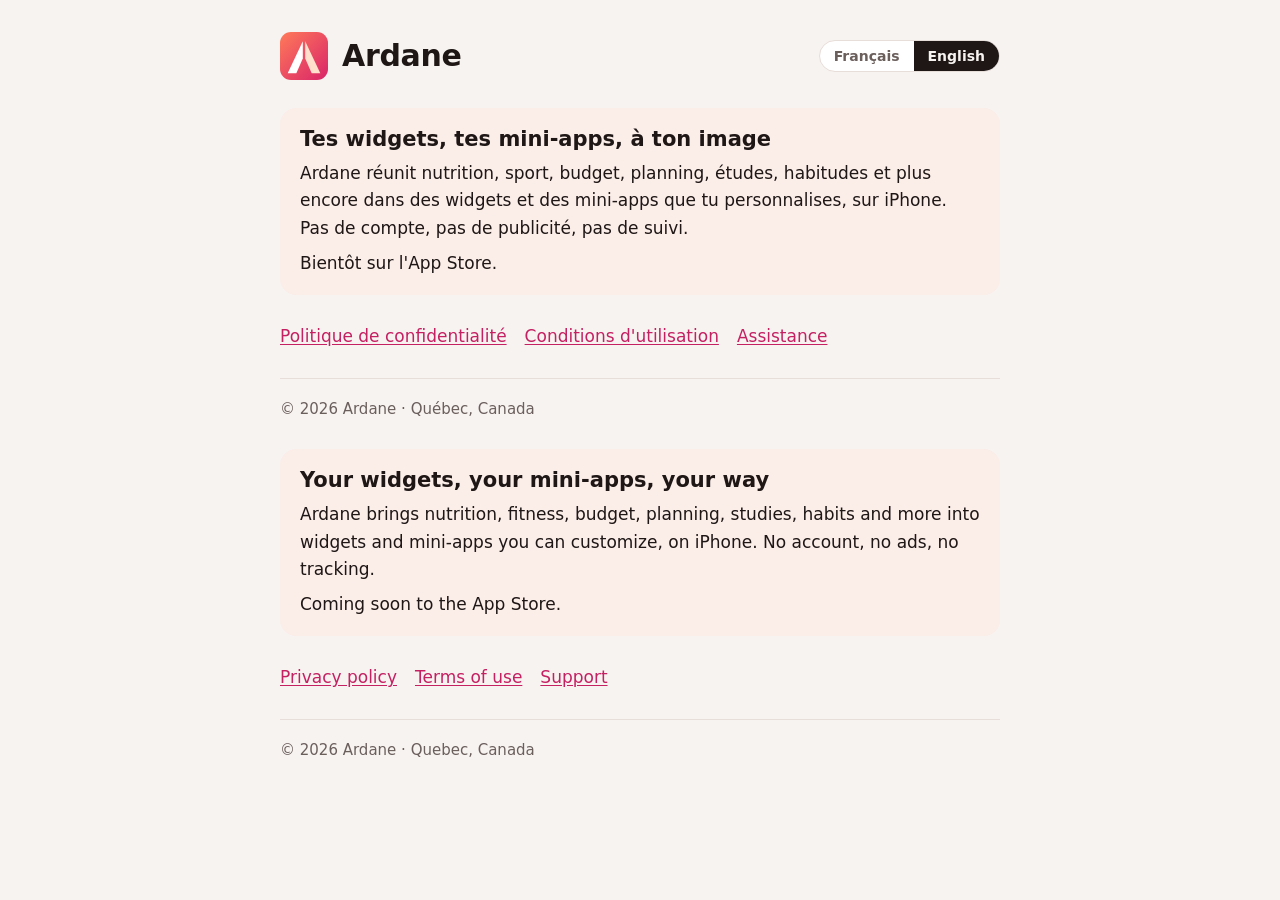
==== index.html @ 7038bf4f "Site Ardane : accueil, politique de confidentialité, conditions d'utilisation, assistance (FR/EN)" ====
<!doctype html>
<html lang="fr" data-title-fr="Ardane — widgets et mini-apps pour iPhone" data-title-en="Ardane — widgets and mini-apps for iPhone">
<meta charset="utf-8">
<meta name="viewport" content="width=device-width, initial-scale=1">
<title>Ardane — widgets et mini-apps pour iPhone</title>
<meta name="description" content="Ardane réunit nutrition, sport, budget, planning et plus encore dans des widgets et des mini-apps que tu personnalises, sur iPhone.">
<link rel="stylesheet" href="style.css">

<main>
  <header>
    <div class="mark" aria-hidden="true">
      <svg viewBox="0 0 100 100"><polygon points="47.5,19.3 47.5,55.4 34,86 16,86" fill="#fff"/><polygon points="52.5,19.3 84,86 66,86 52.5,55.4" fill="#FFE0CC"/></svg>
    </div>
    <div class="titles"><h1>Ardane</h1></div>
    <div class="lang" role="group" aria-label="Langue / Language">
      <button id="btn-fr" type="button" aria-pressed="true" lang="fr">Français</button>
      <button id="btn-en" type="button" aria-pressed="false" lang="en">English</button>
    </div>
  </header>

  <article id="fr" lang="fr">
    <section class="card">
      <h2>Tes widgets, tes mini-apps, à ton image</h2>
      <p>Ardane réunit nutrition, sport, budget, planning, études, habitudes et plus encore dans des widgets et des mini-apps que tu personnalises, sur iPhone. Pas de compte, pas de publicité, pas de suivi.</p>
      <p>Bientôt sur l'App Store.</p>
    </section>
    <nav class="links" aria-label="Liens">
      <a href="privacy.html#fr">Politique de confidentialité</a>
      <a href="terms.html#fr">Conditions d'utilisation</a>
      <a href="support.html#fr">Assistance</a>
    </nav>
    <footer>© 2026 Ardane · Québec, Canada</footer>
  </article>

  <article id="en" lang="en" hidden>
    <section class="card">
      <h2>Your widgets, your mini-apps, your way</h2>
      <p>Ardane brings nutrition, fitness, budget, planning, studies, habits and more into widgets and mini-apps you can customize, on iPhone. No account, no ads, no tracking.</p>
      <p>Coming soon to the App Store.</p>
    </section>
    <nav class="links" aria-label="Links">
      <a href="privacy.html#en">Privacy policy</a>
      <a href="terms.html#en">Terms of use</a>
      <a href="support.html#en">Support</a>
    </nav>
    <footer>© 2026 Ardane · Quebec, Canada</footer>
  </article>
</main>
<script src="site.js"></script>
---- style.css ----
/* Ardane site: one reading column, same palette as the privacy page, system fonts only (nothing loads from third parties). */
:root{
  --bg:#F7F3F1; --surface:#FFFFFF; --ink:#1E1716; --muted:#6B5F5C; --line:#E7DDD9; --coral:#E8603F; --raspberry:#C42062; --tint:#FBEDE8;
  --display:ui-rounded,"SF Pro Rounded",ui-sans-serif,system-ui,-apple-system,"Segoe UI",sans-serif; --body:ui-sans-serif,system-ui,-apple-system,"Segoe UI",sans-serif;
}
@media (prefers-color-scheme: dark){
  :root{ --bg:#141011; --surface:#1D1718; --ink:#F1E9E7; --muted:#AFA19D; --line:#33292A; --coral:#FF8A6B; --raspberry:#F0558F; --tint:#2A1D1D; color-scheme:dark; }
}
*{box-sizing:border-box}
body{background:var(--bg);color:var(--ink);font-family:var(--body);font-size:17px;line-height:1.6;margin:0;padding:32px 16px 56px}
main{max-width:720px;margin:0 auto;display:flex;flex-direction:column;gap:28px}
header{display:flex;align-items:center;gap:14px;flex-wrap:wrap}
.mark{width:48px;height:48px;flex:none;border-radius:11px;background:linear-gradient(135deg,#FF7A59,#D9246A)}
.mark svg{display:block;width:100%;height:100%}
.titles{flex:1;min-width:0}
h1{font-family:var(--display);font-size:30px;line-height:1.15;margin:0;text-wrap:balance;letter-spacing:-.01em}
h2{font-family:var(--display);font-size:21px;line-height:1.25;margin:0;text-wrap:balance}
p{margin:0;max-width:68ch}
section,article{display:flex;flex-direction:column;gap:12px}
article{gap:28px}
a{color:var(--raspberry);text-underline-offset:2px}
.sub{color:var(--muted);font-size:15px;margin:4px 0 0}
.lang{display:flex;border:1px solid var(--line);border-radius:999px;overflow:hidden;background:var(--surface)}
.lang button{font:600 14px var(--body);color:var(--muted);background:none;border:0;padding:7px 14px;cursor:pointer}
.lang button[aria-pressed="true"]{background:var(--ink);color:var(--bg)}
.lang button:focus-visible{outline:2px solid var(--coral);outline-offset:-2px}
.card{background:var(--tint);border-radius:16px;padding:18px 20px;display:flex;flex-direction:column;gap:8px}
.list{list-style:none;margin:0;padding:0;border:1px solid var(--line);border-radius:14px;background:var(--surface);display:flex;flex-direction:column}
.list li{padding:13px 16px;border-top:1px solid var(--line);display:flex;flex-direction:column;gap:2px}
.list li:first-child{border-top:0}
.list span{color:var(--muted)}
.email{font:600 17px var(--body);background:var(--surface);border:1px solid var(--line);border-radius:10px;padding:8px 12px;word-break:break-all;display:inline-block}
nav.links{display:flex;gap:18px;flex-wrap:wrap}
footer{color:var(--muted);font-size:15px;border-top:1px solid var(--line);padding-top:18px}
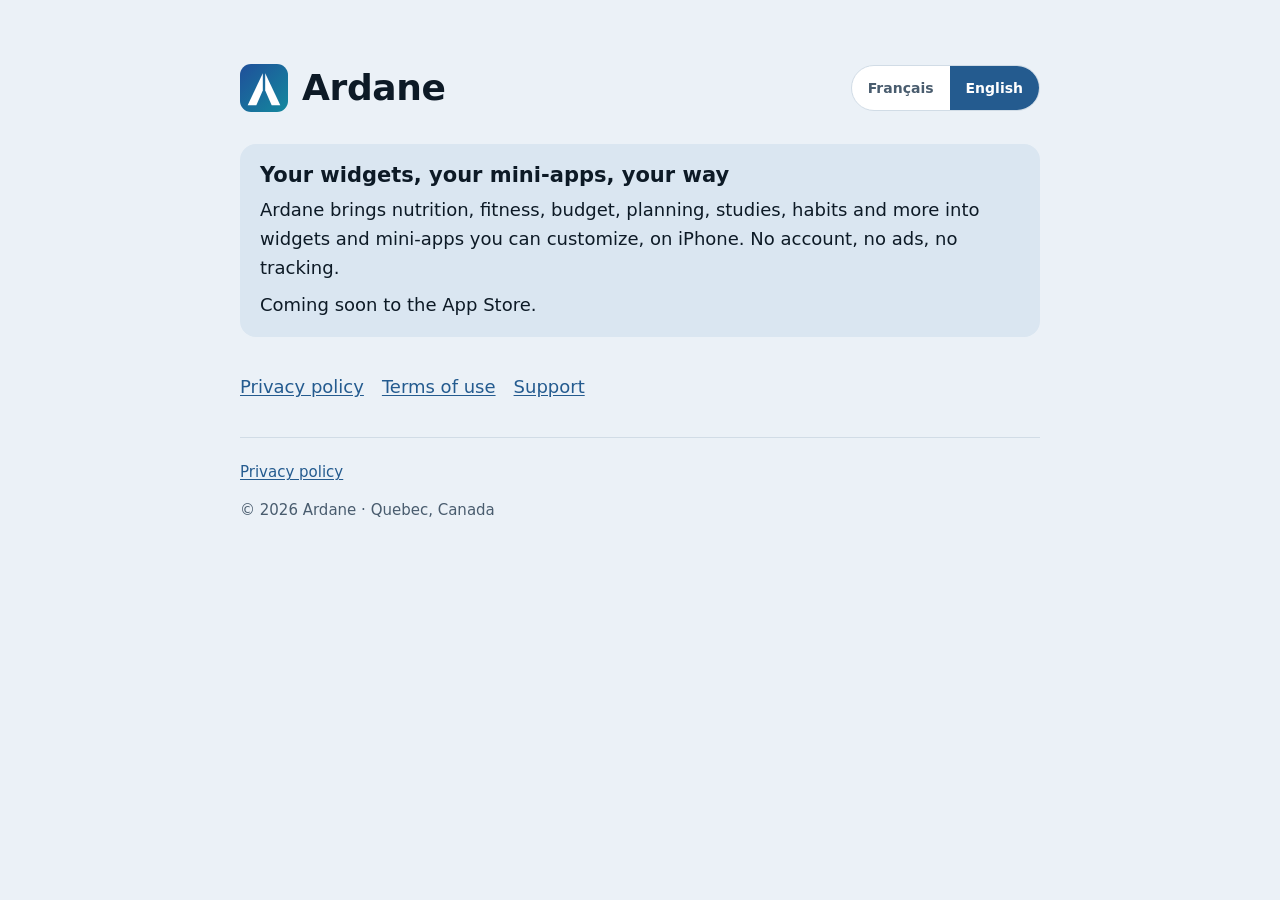
==== commit 98ba7ca0: "Site Saphir, logo bleu et cyan, politique de confidentialité v3.0 et conditions complétées Co-Author" ====
--- a/index.html
+++ b/index.html
@@ -2,15 +2,16 @@
 <html lang="fr" data-title-fr="Ardane — widgets et mini-apps pour iPhone" data-title-en="Ardane — widgets and mini-apps for iPhone">
 <meta charset="utf-8">
 <meta name="viewport" content="width=device-width, initial-scale=1">
+<meta name="color-scheme" content="light dark">
+<meta name="theme-color" content="#EBF1F7" media="(prefers-color-scheme: light)">
+<meta name="theme-color" content="#080E14" media="(prefers-color-scheme: dark)">
 <title>Ardane — widgets et mini-apps pour iPhone</title>
 <meta name="description" content="Ardane réunit nutrition, sport, budget, planning et plus encore dans des widgets et des mini-apps que tu personnalises, sur iPhone.">
 <link rel="stylesheet" href="style.css">
 
 <main>
   <header>
-    <div class="mark" aria-hidden="true">
-      <svg viewBox="0 0 100 100"><polygon points="47.5,19.3 47.5,55.4 34,86 16,86" fill="#fff"/><polygon points="52.5,19.3 84,86 66,86 52.5,55.4" fill="#FFE0CC"/></svg>
-    </div>
+    <div class="mark" aria-hidden="true"></div>
     <div class="titles"><h1>Ardane</h1></div>
     <div class="lang" role="group" aria-label="Langue / Language">
       <button id="btn-fr" type="button" aria-pressed="true" lang="fr">Français</button>
@@ -29,7 +30,10 @@
       <a href="terms.html#fr">Conditions d'utilisation</a>
       <a href="support.html#fr">Assistance</a>
     </nav>
-    <footer>© 2026 Ardane · Québec, Canada</footer>
+    <footer>
+      <nav class="links" aria-label="Liens légaux"><a href="privacy.html#fr">Politique de confidentialité</a></nav>
+      <span>© 2026 Ardane · Québec, Canada</span>
+    </footer>
   </article>
 
   <article id="en" lang="en" hidden>
@@ -43,7 +47,10 @@
       <a href="terms.html#en">Terms of use</a>
       <a href="support.html#en">Support</a>
     </nav>
-    <footer>© 2026 Ardane · Quebec, Canada</footer>
+    <footer>
+      <nav class="links" aria-label="Legal links"><a href="privacy.html#en">Privacy policy</a></nav>
+      <span>© 2026 Ardane · Quebec, Canada</span>
+    </footer>
   </article>
 </main>
 <script src="site.js"></script>
--- a/style.css
+++ b/style.css
@@ -1,34 +1,61 @@
-/* Ardane site: one reading column, same palette as the privacy page, system fonts only (nothing loads from third parties). */
+/* Ardane site: charte du thème Saphir de l'app (Shared/Theme/AppStyle.swift, palette(): écran clair HSL h209 s.42 l.945,
+   sombre s.45 l.055, carte sombre s.35 l.115, accent #245B8F clair / #68B5F5 sombre). Polices système uniquement, rien de tiers. */
 :root{
-  --bg:#F7F3F1; --surface:#FFFFFF; --ink:#1E1716; --muted:#6B5F5C; --line:#E7DDD9; --coral:#E8603F; --raspberry:#C42062; --tint:#FBEDE8;
+  color-scheme:light dark;
+  --bg:#EBF1F7; --surface:#FFFFFF; --ink:#0D1A26; --muted:#495C6E; --line:#D1DCE6; --accent:#245B8F; --on-accent:#FFFFFF; --tint:#DAE6F1;
   --display:ui-rounded,"SF Pro Rounded",ui-sans-serif,system-ui,-apple-system,"Segoe UI",sans-serif; --body:ui-sans-serif,system-ui,-apple-system,"Segoe UI",sans-serif;
 }
 @media (prefers-color-scheme: dark){
-  :root{ --bg:#141011; --surface:#1D1718; --ink:#F1E9E7; --muted:#AFA19D; --line:#33292A; --coral:#FF8A6B; --raspberry:#F0558F; --tint:#2A1D1D; color-scheme:dark; }
+  :root{ --bg:#080E14; --surface:#131E28; --ink:#EBF0F4; --muted:#A9B8C6; --line:#243342; --accent:#68B5F5; --on-accent:#080E14; --tint:#182939; }
 }
 *{box-sizing:border-box}
+[hidden]{display:none!important}
+html{-webkit-text-size-adjust:100%}
 body{background:var(--bg);color:var(--ink);font-family:var(--body);font-size:17px;line-height:1.6;margin:0;padding:32px 16px 56px}
 main{max-width:720px;margin:0 auto;display:flex;flex-direction:column;gap:28px}
 header{display:flex;align-items:center;gap:14px;flex-wrap:wrap}
-.mark{width:48px;height:48px;flex:none;border-radius:11px;background:linear-gradient(135deg,#FF7A59,#D9246A)}
-.mark svg{display:block;width:100%;height:100%}
+/* Logo variante D (bleu et cyan) : le symbole vit dans mark.svg (un seul endroit à remplacer). */
+.mark{width:48px;height:48px;flex:none;border-radius:11px;background:url(mark.svg) center/cover no-repeat}
 .titles{flex:1;min-width:0}
 h1{font-family:var(--display);font-size:30px;line-height:1.15;margin:0;text-wrap:balance;letter-spacing:-.01em}
 h2{font-family:var(--display);font-size:21px;line-height:1.25;margin:0;text-wrap:balance}
+h3{font-size:17px;margin:6px 0 0;font-weight:600}
 p{margin:0;max-width:68ch}
 section,article{display:flex;flex-direction:column;gap:12px}
 article{gap:28px}
-a{color:var(--raspberry);text-underline-offset:2px}
-.sub{color:var(--muted);font-size:15px;margin:4px 0 0}
+a{color:var(--accent);text-underline-offset:2px}
+a:hover{text-decoration-thickness:2px}
+a:focus-visible,button:focus-visible{outline:3px solid var(--accent);outline-offset:2px;border-radius:4px}
+.sub,.updated{color:var(--muted);font-size:15px;margin:4px 0 0;font-variant-numeric:tabular-nums}
 .lang{display:flex;border:1px solid var(--line);border-radius:999px;overflow:hidden;background:var(--surface)}
-.lang button{font:600 14px var(--body);color:var(--muted);background:none;border:0;padding:7px 14px;cursor:pointer}
-.lang button[aria-pressed="true"]{background:var(--ink);color:var(--bg)}
-.lang button:focus-visible{outline:2px solid var(--coral);outline-offset:-2px}
-.card{background:var(--tint);border-radius:16px;padding:18px 20px;display:flex;flex-direction:column;gap:8px}
+.lang button{font:600 14px var(--body);color:var(--muted);background:none;border:0;padding:0 16px;min-height:44px;min-width:44px;cursor:pointer}
+.lang button[aria-pressed="true"]{background:var(--accent);color:var(--on-accent)}
+.lang button:focus-visible{outline-offset:-3px;border-radius:999px}
+.card,.summary{background:var(--tint);border-radius:16px;padding:18px 20px;display:flex;flex-direction:column;gap:8px}
+.summary p{max-width:none}
+.summary ul{list-style:none;margin:0;padding:0;display:flex;flex-direction:column;gap:6px}
+.summary li{padding-left:18px;position:relative}
+.summary li::before{content:"";position:absolute;left:0;top:.62em;width:7px;height:7px;border-radius:2px;background:var(--accent)}
 .list{list-style:none;margin:0;padding:0;border:1px solid var(--line);border-radius:14px;background:var(--surface);display:flex;flex-direction:column}
-.list li{padding:13px 16px;border-top:1px solid var(--line);display:flex;flex-direction:column;gap:2px}
+.list li{padding:13px 16px;border-top:1px solid var(--line);display:flex;flex-direction:column;gap:2px;min-width:0;overflow-wrap:anywhere}
 .list li:first-child{border-top:0}
+.list b{font-weight:600}
 .list span{color:var(--muted)}
-.email{font:600 17px var(--body);background:var(--surface);border:1px solid var(--line);border-radius:10px;padding:8px 12px;word-break:break-all;display:inline-block}
-nav.links{display:flex;gap:18px;flex-wrap:wrap}
-footer{color:var(--muted);font-size:15px;border-top:1px solid var(--line);padding-top:18px}
+.contact{display:flex;align-items:center;gap:10px;flex-wrap:wrap}
+.email{font:600 17px var(--body);background:var(--surface);border:1px solid var(--line);border-radius:10px;padding:8px 12px;word-break:break-all;display:inline-block;min-height:44px}
+.copy{font:600 14px var(--body);border:1px solid var(--line);background:var(--surface);color:var(--ink);border-radius:10px;padding:0 14px;min-height:44px;min-width:44px;cursor:pointer}
+nav.links{display:flex;gap:6px 18px;flex-wrap:wrap}
+nav.links a{display:inline-flex;align-items:center;min-height:44px}
+footer{color:var(--muted);font-size:15px;border-top:1px solid var(--line);padding-top:12px;display:flex;flex-direction:column;gap:4px}
+footer nav.links a{min-height:44px}
+@media (min-width:768px){
+  body{padding:48px 32px 72px}
+  main{max-width:760px;gap:32px}
+  h1{font-size:36px}
+}
+@media (min-width:1100px){
+  body{font-size:18px;padding-top:64px}
+  main{max-width:800px}
+}
+@media (prefers-reduced-motion: reduce){ *{transition:none!important;animation:none!important;scroll-behavior:auto!important} }
+@media print{ body{background:#fff;color:#000} .lang{display:none} }
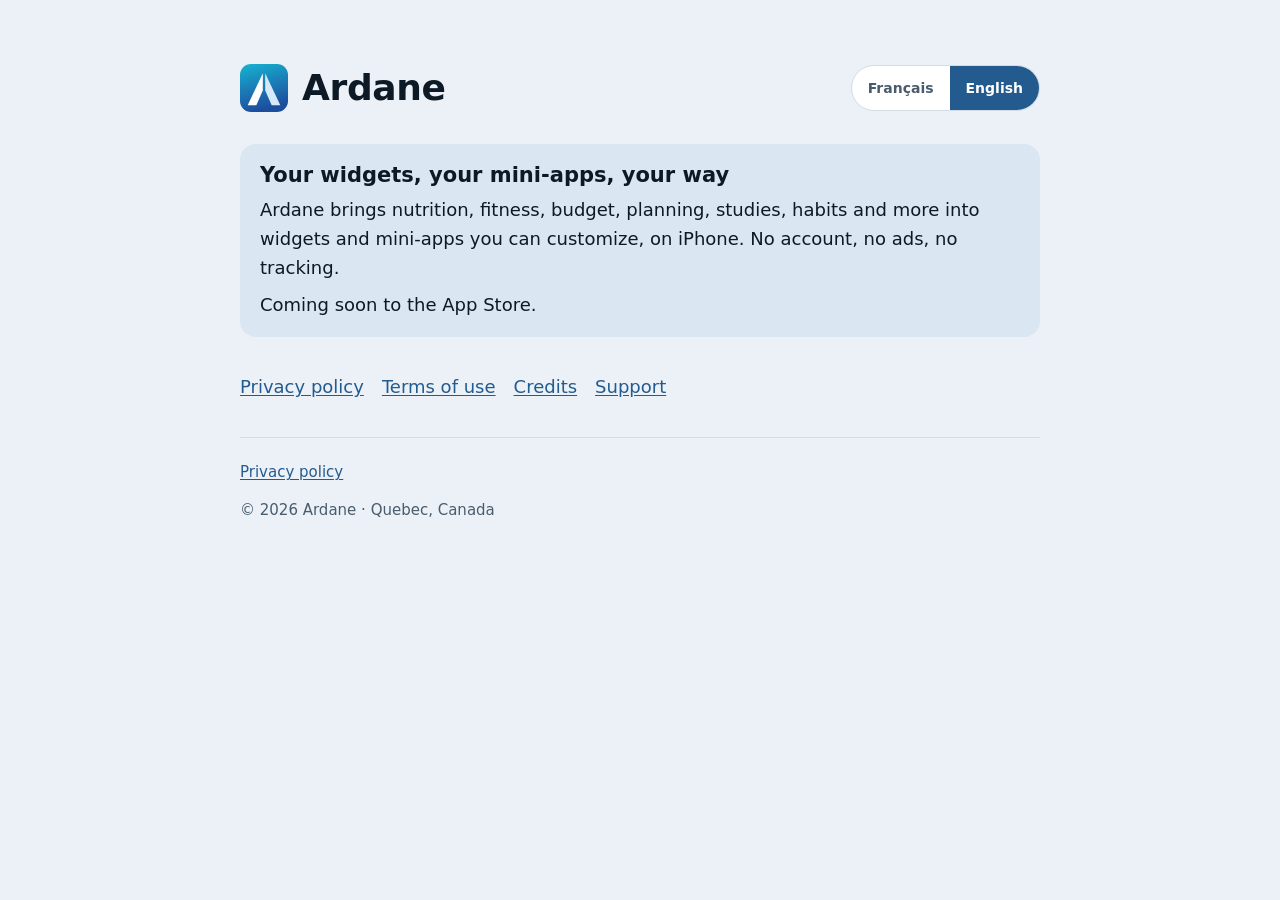
==== commit 4d383763: "Crédits et licences, politique de confidentialité 3.2 (22 novembre 2026) - Nouvelle page credits.htm" ====
--- a/index.html
+++ b/index.html
@@ -28,6 +28,7 @@
     <nav class="links" aria-label="Liens">
       <a href="privacy.html#fr">Politique de confidentialité</a>
       <a href="terms.html#fr">Conditions d'utilisation</a>
+      <a href="credits.html#fr">Crédits</a>
       <a href="support.html#fr">Assistance</a>
     </nav>
     <footer>
@@ -45,6 +46,7 @@
     <nav class="links" aria-label="Links">
       <a href="privacy.html#en">Privacy policy</a>
       <a href="terms.html#en">Terms of use</a>
+      <a href="credits.html#en">Credits</a>
       <a href="support.html#en">Support</a>
     </nav>
     <footer>
--- a/style.css
+++ b/style.css
@@ -14,7 +14,7 @@
 body{background:var(--bg);color:var(--ink);font-family:var(--body);font-size:17px;line-height:1.6;margin:0;padding:32px 16px 56px}
 main{max-width:720px;margin:0 auto;display:flex;flex-direction:column;gap:28px}
 header{display:flex;align-items:center;gap:14px;flex-wrap:wrap}
-/* Logo variante D (bleu et cyan) : le symbole vit dans mark.svg (un seul endroit à remplacer). */
+/* Logo de l'app (turquoise vers bleu roi, 2026-11-05) : le symbole vit dans mark.svg (un seul endroit à remplacer). */
 .mark{width:48px;height:48px;flex:none;border-radius:11px;background:url(mark.svg) center/cover no-repeat}
 .titles{flex:1;min-width:0}
 h1{font-family:var(--display);font-size:30px;line-height:1.15;margin:0;text-wrap:balance;letter-spacing:-.01em}
@@ -44,6 +44,18 @@
 .contact{display:flex;align-items:center;gap:10px;flex-wrap:wrap}
 .email{font:600 17px var(--body);background:var(--surface);border:1px solid var(--line);border-radius:10px;padding:8px 12px;word-break:break-all;display:inline-block;min-height:44px}
 .copy{font:600 14px var(--body);border:1px solid var(--line);background:var(--surface);color:var(--ink);border-radius:10px;padding:0 14px;min-height:44px;min-width:44px;cursor:pointer}
+/* Page des crédits : listes repliables, tableaux défilants, textes de licence. */
+details{border:1px solid var(--line);border-radius:14px;background:var(--surface)}
+summary{cursor:pointer;font-weight:600;padding:10px 16px;min-height:44px;display:flex;align-items:center}
+details[open] summary{border-bottom:1px solid var(--line)}
+.scroll{overflow-x:auto;max-height:70vh;overflow-y:auto}
+table{border-collapse:collapse;width:100%;font-size:15px}
+th,td{text-align:left;vertical-align:top;padding:8px 12px;border-top:1px solid var(--line);overflow-wrap:break-word}
+.nw{white-space:nowrap}
+thead th{border-top:0;color:var(--muted);font-weight:600;position:sticky;top:0;background:var(--surface)}
+td:last-child{color:var(--muted);overflow-wrap:anywhere}
+pre{margin:0;padding:12px 16px;white-space:pre-wrap;font-size:13px;line-height:1.5;color:var(--muted);max-height:60vh;overflow:auto}
+@media (max-width:600px){thead{display:none}tr{display:block;padding:8px 14px;border-top:1px solid var(--line)}tbody tr:first-child{border-top:0}td{display:block;border:0;padding:1px 0;overflow-wrap:anywhere}.nw{white-space:normal}}
 nav.links{display:flex;gap:6px 18px;flex-wrap:wrap}
 nav.links a{display:inline-flex;align-items:center;min-height:44px}
 footer{color:var(--muted);font-size:15px;border-top:1px solid var(--line);padding-top:12px;display:flex;flex-direction:column;gap:4px}
